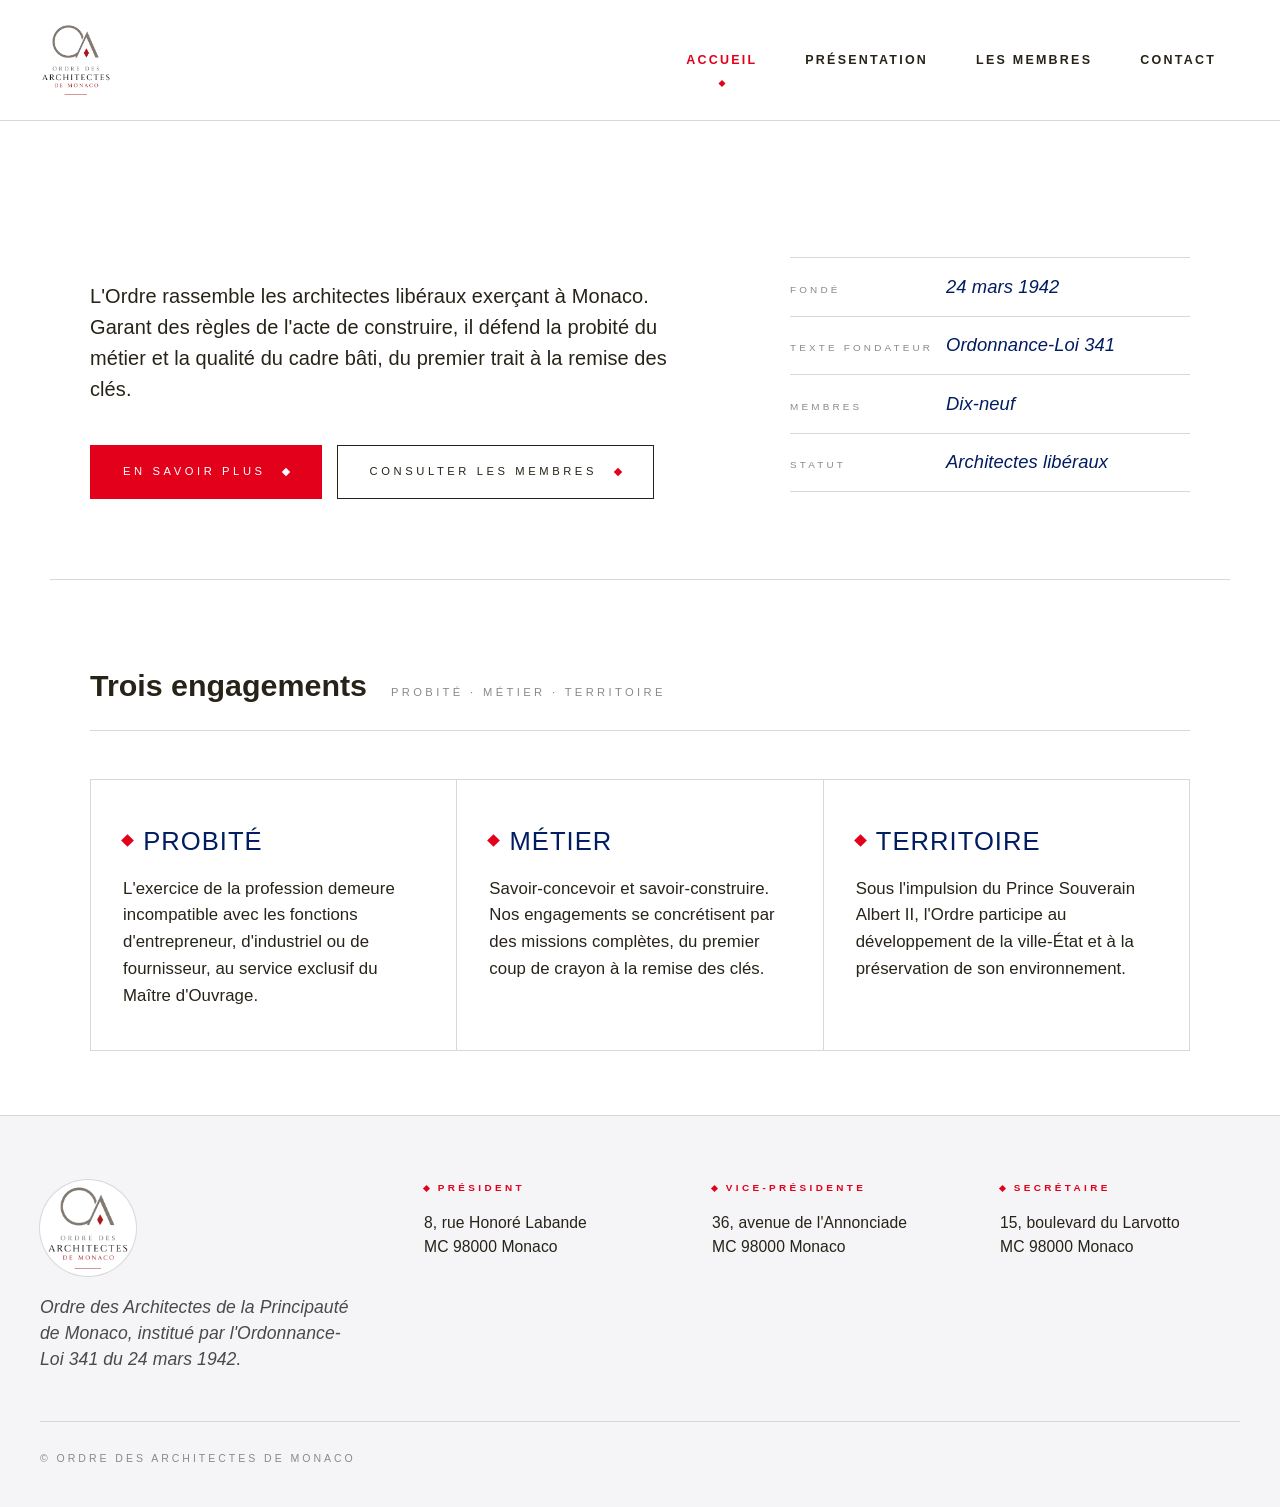
==== index.html @ a81280e3 "Initial commit: Ordre des Architectes de Monaco — HTML/CSS redesign Plain HTML+CSS website with four" ====
<!doctype html>
<html lang="fr">
<head>
  <meta charset="utf-8" />
  <meta name="viewport" content="width=device-width, initial-scale=1" />
  <title>Ordre des Architectes de Monaco</title>
  <meta name="description" content="Conseil de l'Ordre des Architectes de la Principauté de Monaco, institué par l'Ordonnance-Loi 341 du 24 mars 1942." />
  <link rel="icon" type="image/png" href="images/logo.png" />
  <link rel="stylesheet" href="styles.css" />
</head>
<body>

  <header class="site-header">
    <div class="header-inner">
      <a href="index.html" class="header-logo" aria-label="Accueil · Ordre des Architectes de Monaco">
        <img src="images/logo.png" alt="Logo de l'Ordre des Architectes de Monaco">
      </a>
      <nav class="site-nav" aria-label="Navigation principale">
        <ul>
          <li><a href="index.html" class="is-active">Accueil</a></li>
          <li><a href="presentation.html">Présentation</a></li>
          <li><a href="membres.html">Les Membres</a></li>
          <li><a href="contact.html">Contact</a></li>
        </ul>
      </nav>
    </div>
  </header>

  <main>

    <!-- HERO ============================================ -->
    <section class="home-hero">
      <div class="home-hero__inner">
        <p class="home-hero__lede">
          L'Ordre rassemble les architectes libéraux exerçant à Monaco. Garant des règles de l'acte de construire, il défend la probité du métier et la qualité du cadre bâti, du premier trait à la remise des clés.
        </p>
        <div class="home-hero__cta">
          <a href="presentation.html" class="btn btn--filled">En savoir plus</a>
          <a href="membres.html" class="btn">Consulter les membres</a>
        </div>
      </div>

      <aside class="home-hero__facts" aria-label="Repères">
        <dl class="fact-list">
          <div>
            <dt>Fondé</dt>
            <dd>24&nbsp;mars&nbsp;1942</dd>
          </div>
          <div>
            <dt>Texte&nbsp;fondateur</dt>
            <dd>Ordonnance-Loi&nbsp;341</dd>
          </div>
          <div>
            <dt>Membres</dt>
            <dd>Dix-neuf</dd>
          </div>
          <div>
            <dt>Statut</dt>
            <dd>Architectes&nbsp;libéraux</dd>
          </div>
        </dl>
      </aside>
    </section>

    <!-- PILLARS ============================================ -->
    <section class="home-pillars">
      <header class="section-head">
        <h2 class="section-head__title">Trois&nbsp;engagements</h2>
        <span class="section-head__count">Probité&nbsp;·&nbsp;Métier&nbsp;·&nbsp;Territoire</span>
      </header>

      <div class="pillar-grid">
        <article class="pillar">
          <h3 class="pillar__title"><span class="pillar__mark" aria-hidden="true"></span>Probité</h3>
          <p class="pillar__body">L'exercice de la profession demeure incompatible avec les fonctions d'entrepreneur, d'industriel ou de fournisseur, au service exclusif du Maître d'Ouvrage.</p>
        </article>

        <article class="pillar">
          <h3 class="pillar__title"><span class="pillar__mark" aria-hidden="true"></span>Métier</h3>
          <p class="pillar__body">Savoir-concevoir et savoir-construire. Nos engagements se concrétisent par des missions complètes, du premier coup de crayon à la remise des clés.</p>
        </article>

        <article class="pillar">
          <h3 class="pillar__title"><span class="pillar__mark" aria-hidden="true"></span>Territoire</h3>
          <p class="pillar__body">Sous l'impulsion du Prince Souverain Albert&nbsp;II, l'Ordre participe au développement de la ville-État et à la préservation de son environnement.</p>
        </article>
      </div>
    </section>

  </main>

  <footer class="site-footer">
    <div class="footer-inner">
      <div class="footer-grid">
        <div class="footer-brand">
          <span class="footer-brand__logo"><img src="images/logo.png" alt="Logo de l'Ordre des Architectes de Monaco"></span>
          Ordre des Architectes de la Principauté de Monaco, institué par l'Ordonnance-Loi 341 du 24 mars 1942.
        </div>
        <div class="footer-block">
          <h5>Président</h5>
          <p>8, rue Honoré Labande<br>MC&nbsp;98000 Monaco</p>
        </div>
        <div class="footer-block">
          <h5>Vice-présidente</h5>
          <p>36, avenue de l'Annonciade<br>MC&nbsp;98000 Monaco</p>
        </div>
        <div class="footer-block">
          <h5>Secrétaire</h5>
          <p>15, boulevard du Larvotto<br>MC&nbsp;98000 Monaco</p>
        </div>
      </div>
      <div class="footer-base">
        <span>© Ordre des Architectes de Monaco</span>
      </div>
    </div>
  </footer>

</body>
</html>
---- styles.css ----
/* ===========================================================
   Ordre des Architectes de Monaco
   Editorial monograph aesthetic — taupe, oxblood, cream
   =========================================================== */

/* GOV.UK uses the proprietary 'GDS Transport'; Arial is the public fallback. */

:root {
  /* Palette: red / navy / white, matching the institutional brand */
  --cream:        #ffffff;   /* page bg */
  --cream-deep:   #f5f5f7;   /* subtle alt bg (hovers, footer) */
  --paper:        #ffffff;   /* card bg */
  --ink:          #272318;   /* body/headline text */
  --taupe:        #4a4a4a;   /* secondary text */
  --taupe-soft:   #8a8a8a;   /* tertiary / labels */
  --taupe-line:   #d8d8dc;   /* hairlines */
  --oxblood:      #e2001a;   /* primary accent (red) */
  --oxblood-deep: #b70618;   /* hover/active red */
  --navy:         #011C60;   /* primary heading / wordmark */
  --navy-mid:     #07478E;   /* secondary blue */

  /* GOV.UK uses a single typeface for everything */
  --serif:    "GDS Transport", arial, sans-serif;
  --serif-it: "GDS Transport", arial, sans-serif;
  --sans:     "GDS Transport", arial, sans-serif;

  --measure: 62ch;
}

/* ----- Reset ----- */
*, *::before, *::after { box-sizing: border-box; }
html { -webkit-font-smoothing: antialiased; -moz-osx-font-smoothing: grayscale; }
body {
  margin: 0;
  background: var(--cream);
  color: var(--ink);
  font-family: var(--sans);
  font-weight: 300;
  font-size: 16px;
  line-height: 1.65;
  letter-spacing: 0.005em;
}

a { color: inherit; text-decoration: none; }
img { max-width: 100%; display: block; }

::selection { background: var(--oxblood); color: var(--cream); }

/* ----- Diamond glyph (reusable) ----- */
.diamond {
  display: inline-block;
  width: 7px;
  height: 7px;
  background: var(--oxblood);
  transform: rotate(45deg);
  vertical-align: middle;
}
.diamond--lg { width: 12px; height: 12px; }
.diamond--xs { width: 5px; height: 5px; }

/* ===========================================================
   HEADER
   =========================================================== */
.site-header {
  padding: 1.5rem 2.5rem;
  border-bottom: 1px solid var(--taupe-line);
  background: var(--cream);
}

.header-inner {
  display: flex;
  align-items: center;
  justify-content: space-between;
  gap: 2rem;
  max-width: 1280px;
  margin: 0 auto;
}

.header-logo {
  display: inline-block;
  line-height: 0;
  flex: 0 0 auto;
}
.header-logo img {
  width: auto;
  height: 72px;
  display: block;
}

/* ----- Nav (inline, right side of header) ----- */
.site-nav { background: transparent; }
.site-nav ul {
  list-style: none;
  margin: 0; padding: 0;
  display: flex;
  align-items: center;
  gap: 0;
}
.site-nav li { position: relative; }
.site-nav a {
  display: block;
  padding: 0.6rem 1.5rem;
  font-family: var(--sans);
  font-size: 0.78rem;
  font-weight: 600;
  letter-spacing: 0.18em;
  text-transform: uppercase;
  color: var(--ink);
  transition: color 200ms ease;
  position: relative;
}
.site-nav a:hover { color: var(--oxblood); }
.site-nav a.is-active { color: var(--oxblood); }
.site-nav a.is-active::after {
  content: '';
  position: absolute;
  left: 50%; bottom: -0.4rem;
  transform: translateX(-50%) rotate(45deg);
  width: 5px; height: 5px;
  background: var(--oxblood);
}

/* ===========================================================
   SHARED PAGE STRUCTURE
   =========================================================== */
main { display: block; }

.page {
  max-width: 1180px;
  margin: 0 auto;
  padding: 5rem 2.5rem 6rem;
}

.eyebrow {
  font-family: var(--sans);
  font-size: 0.7rem;
  letter-spacing: 0.4em;
  text-transform: uppercase;
  color: var(--taupe-soft);
  display: flex;
  align-items: center;
  gap: 0.9rem;
  margin: 0 0 1.5rem;
}
.eyebrow::before {
  content: '';
  width: 32px; height: 1px;
  background: var(--oxblood);
}

.page-title {
  font-family: var(--sans);
  font-weight: 700;
  font-style: normal;
  font-size: clamp(2.2rem, 4.4vw, 3.4rem);
  line-height: 1.0875;
  letter-spacing: 0;
  color: var(--ink);
  margin: 0 0 2.5rem;
  max-width: 24ch;
}
.page-title em {
  font-style: normal;
  color: inherit;
  font-weight: 700;
}
.page-title em {
  font-style: normal;
  color: var(--oxblood);
}

.rule {
  border: 0;
  height: 1px;
  background: var(--taupe-line);
  margin: 4rem 0;
}
.rule--ornament {
  background: transparent;
  height: auto;
  display: flex;
  align-items: center;
  justify-content: center;
  gap: 0.85rem;
  margin: 4rem 0;
}
.rule--ornament::before,
.rule--ornament::after {
  content: '';
  flex: 0 1 120px;
  height: 1px;
  background: var(--taupe-line);
}

/* ===========================================================
   PRESENTATION PAGE
   =========================================================== */
.presentation {
  display: grid;
  grid-template-columns: 1fr;
  gap: 0;
}

.presentation__hero {
  display: grid;
  grid-template-columns: 1fr 1fr;
  gap: 5rem;
  align-items: end;
  margin-bottom: 5rem;
}
.presentation__hero-meta {
  display: flex;
  flex-direction: column;
  gap: 2rem;
  padding-bottom: 0.5rem;
}
.spec-list {
  list-style: none;
  margin: 0; padding: 0;
  font-family: var(--sans);
  font-size: 0.72rem;
  letter-spacing: 0.18em;
  text-transform: uppercase;
  color: var(--taupe);
  line-height: 2.1;
}
.spec-list li {
  display: grid;
  grid-template-columns: 6rem 1fr;
  gap: 1.5rem;
  border-bottom: 1px solid var(--taupe-line);
  padding: 0.55rem 0;
}
.spec-list dt,
.spec-list .spec-key {
  color: var(--taupe-soft);
  letter-spacing: 0.28em;
  font-size: 0.65rem;
}
.spec-list dd,
.spec-list .spec-val {
  margin: 0;
  color: var(--ink);
  letter-spacing: 0.14em;
}

.pull-quote {
  font-family: var(--serif-it);
  font-style: italic;
  font-weight: 400;
  font-size: clamp(1.4rem, 2.4vw, 1.95rem);
  line-height: 1.35;
  color: var(--ink);
  border-left: 2px solid var(--oxblood);
  padding: 0.5rem 0 0.75rem 2rem;
  margin: 0 auto 4rem;
  max-width: var(--measure);
}
.pull-quote cite {
  display: block;
  margin-top: 1.4rem;
  font-family: var(--sans);
  font-style: normal;
  font-size: 0.7rem;
  letter-spacing: 0.32em;
  text-transform: uppercase;
  color: var(--oxblood);
}

.prose {
  max-width: var(--measure);
  margin: 0 auto;
  font-family: var(--sans);
  font-weight: 400;
  font-size: 1.1875rem;
  line-height: 1.5;
  color: var(--ink);
}
.prose p {
  margin: 0 0 1.6rem;
  text-align: justify;
  hyphens: auto;
}
.prose p:first-of-type::first-letter {
  /* GOV.UK style: no decorative drop cap */
  font-size: inherit;
  font-weight: inherit;
  float: none;
  color: inherit;
  padding: 0;
}

.colophon {
  max-width: var(--measure);
  margin: 4rem auto 0;
  display: grid;
  grid-template-columns: repeat(3, 1fr);
  gap: 2rem;
  font-family: var(--sans);
  font-size: 0.72rem;
  letter-spacing: 0.14em;
  color: var(--taupe);
}
.colophon h4 {
  margin: 0 0 0.6rem;
  font-family: var(--sans);
  font-weight: 500;
  font-size: 0.64rem;
  letter-spacing: 0.32em;
  text-transform: uppercase;
  color: var(--oxblood);
}
.colophon p { margin: 0; line-height: 1.55; }

/* ===========================================================
   MEMBRES PAGE
   =========================================================== */
.members-section + .members-section {
  margin-top: 5rem;
}

.section-head {
  display: grid;
  grid-template-columns: auto 1fr auto;
  align-items: baseline;
  gap: 1.5rem;
  padding-bottom: 1.25rem;
  border-bottom: 1px solid var(--taupe-line);
  margin-bottom: 3rem;
}
.section-head__num {
  font-family: var(--serif-it);
  font-style: italic;
  font-size: 0.95rem;
  color: var(--oxblood);
  letter-spacing: 0.1em;
}
.section-head__title {
  font-family: var(--sans);
  font-weight: 700;
  font-size: clamp(1.5rem, 2.4vw, 1.9rem);
  letter-spacing: 0;
  color: var(--ink);
  margin: 0;
}
.section-head__count {
  font-family: var(--sans);
  font-size: 0.7rem;
  letter-spacing: 0.3em;
  text-transform: uppercase;
  color: var(--taupe-soft);
}

.member-grid {
  list-style: none;
  margin: 0; padding: 0;
  display: grid;
  grid-template-columns: repeat(4, 1fr);
  gap: 1px;
  background: var(--taupe-line);
  border: 1px solid var(--taupe-line);
}
.member-grid > li { display: flex; }

.member {
  /* Button reset */
  appearance: none;
  border: 0;
  font: inherit;
  color: inherit;
  cursor: pointer;
  width: 100%;

  background: var(--paper);
  padding: 2.25rem 1.75rem 2rem;
  display: flex;
  flex-direction: column;
  align-items: center;
  text-align: center;
  transition: background 350ms ease;
  position: relative;
}
.member:hover { background: var(--cream-deep); }
.member:focus-visible {
  outline: 1px solid var(--oxblood);
  outline-offset: -3px;
}

.member__portrait {
  width: 112px;
  height: 112px;
  border-radius: 50%;
  overflow: hidden;
  background: var(--cream-deep);
  margin-bottom: 1.35rem;
  position: relative;
  filter: grayscale(100%) contrast(0.95);
  transition: filter 600ms ease, transform 600ms ease;
}
.member:hover .member__portrait {
  filter: grayscale(0%) contrast(1);
}
.member__portrait::after {
  /* hairline ring */
  content: '';
  position: absolute; inset: 0;
  border-radius: 50%;
  box-shadow: inset 0 0 0 1px rgba(42,37,33,0.08);
}
.member__portrait img {
  width: 100%; height: 100%;
  object-fit: cover;
}

.member__name {
  font-family: var(--serif);
  font-weight: 400;
  font-size: 1.05rem;
  line-height: 1.25;
  letter-spacing: 0.04em;
  color: var(--ink);
  margin: 0;
}
.member__name strong {
  font-weight: 500;
  text-transform: uppercase;
  letter-spacing: 0.08em;
  font-size: 0.92rem;
}
.member__name .given {
  display: block;
  font-style: italic;
  font-family: var(--serif-it);
  color: var(--taupe);
  font-size: 0.95rem;
  margin-bottom: 0.15rem;
  letter-spacing: 0.02em;
}

.member__role {
  margin-top: 0.7rem;
  font-family: var(--sans);
  font-size: 0.62rem;
  letter-spacing: 0.32em;
  text-transform: uppercase;
  color: var(--oxblood);
  display: inline-flex;
  align-items: center;
  gap: 0.55rem;
}
.member__role::before {
  content: '';
  width: 5px; height: 5px;
  background: var(--oxblood);
  transform: rotate(45deg);
  display: inline-block;
}

/* ===========================================================
   CONTACT PAGE
   =========================================================== */
.contact {
  display: grid;
  grid-template-columns: 0.85fr 1.15fr;
  gap: 5rem;
  align-items: start;
}

.contact__aside {
  border-top: 1px solid var(--oxblood);
  padding-top: 2rem;
}
.contact__aside p {
  font-family: var(--serif);
  font-size: 1.15rem;
  line-height: 1.6;
  color: var(--taupe);
  margin: 0 0 2rem;
  max-width: 28ch;
}
.contact-coords {
  list-style: none;
  margin: 2.5rem 0 0;
  padding: 0;
  display: flex;
  flex-direction: column;
  gap: 1.5rem;
}
.contact-coords li {
  border-top: 1px solid var(--taupe-line);
  padding-top: 1rem;
}
.contact-coords h4 {
  font-family: var(--sans);
  font-weight: 500;
  font-size: 0.64rem;
  letter-spacing: 0.32em;
  text-transform: uppercase;
  color: var(--oxblood);
  margin: 0 0 0.4rem;
}
.contact-coords p {
  margin: 0;
  font-family: var(--serif);
  font-size: 1rem;
  color: var(--ink);
  line-height: 1.5;
}

.form {
  display: grid;
  gap: 1.75rem;
}
.field {
  display: flex;
  flex-direction: column;
  gap: 0.45rem;
}
.field--inline {
  display: grid;
  grid-template-columns: 1fr 1fr;
  gap: 1.75rem;
}
.field--inline > .field { margin: 0; }

.field label {
  font-family: var(--sans);
  font-size: 0.66rem;
  letter-spacing: 0.3em;
  text-transform: uppercase;
  color: var(--taupe);
  display: flex;
  align-items: center;
  gap: 0.55rem;
}
.field label .req {
  color: var(--oxblood);
  font-family: var(--serif);
  font-style: italic;
  letter-spacing: 0;
  font-size: 0.9rem;
}

.input,
.textarea,
.select {
  width: 100%;
  background: transparent;
  border: 0;
  border-bottom: 1px solid var(--taupe-line);
  padding: 0.85rem 0;
  font-family: var(--serif);
  font-size: 1.15rem;
  color: var(--ink);
  outline: none;
  transition: border-color 200ms ease;
  border-radius: 0;
}
.input::placeholder,
.textarea::placeholder {
  color: var(--taupe-soft);
  font-style: italic;
  opacity: 0.65;
}
.input:focus,
.textarea:focus,
.select:focus {
  border-bottom-color: var(--oxblood);
}
.textarea {
  resize: vertical;
  min-height: 8rem;
  line-height: 1.55;
}
.select {
  appearance: none;
  background-image: linear-gradient(45deg, transparent 50%, var(--oxblood) 50%),
                    linear-gradient(135deg, var(--oxblood) 50%, transparent 50%);
  background-position: calc(100% - 18px) center, calc(100% - 12px) center;
  background-size: 6px 6px;
  background-repeat: no-repeat;
  padding-right: 2rem;
}

.form__actions {
  display: flex;
  justify-content: space-between;
  align-items: center;
  margin-top: 1rem;
  gap: 2rem;
  flex-wrap: wrap;
}
.form__notice {
  font-family: var(--serif-it);
  font-style: italic;
  font-size: 0.95rem;
  color: var(--taupe);
  margin: 0;
  max-width: 30ch;
}

.btn {
  display: inline-flex;
  align-items: center;
  gap: 1.1rem;
  background: transparent;
  border: 1px solid var(--ink);
  color: var(--ink);
  padding: 1.05rem 2rem;
  font-family: var(--sans);
  font-size: 0.7rem;
  letter-spacing: 0.32em;
  text-transform: uppercase;
  cursor: pointer;
  transition: background 250ms ease, color 250ms ease, border-color 250ms ease;
  position: relative;
}
.btn::after {
  content: '';
  width: 6px; height: 6px;
  background: var(--oxblood);
  transform: rotate(45deg);
  transition: background 250ms ease;
}
.btn:hover {
  background: var(--ink);
  color: var(--cream);
  border-color: var(--ink);
}
.btn:hover::after { background: var(--cream); }

/* ===========================================================
   FOOTER
   =========================================================== */
.site-footer {
  border-top: 1px solid var(--taupe-line);
  background: var(--cream-deep);
  padding: 4rem 2.5rem 2.5rem;
  margin-top: 4rem;
}
.footer-inner {
  max-width: 1280px;
  margin: 0 auto;
}

.footer-grid {
  display: grid;
  grid-template-columns: 1.4fr repeat(3, 1fr);
  gap: 3rem;
  padding-bottom: 3rem;
  border-bottom: 1px solid var(--taupe-line);
}

.footer-brand {
  font-family: var(--serif);
  font-style: italic;
  font-size: 1.1rem;
  line-height: 1.5;
  color: var(--taupe);
  max-width: 32ch;
}
.footer-brand__logo {
  display: flex;
  align-items: center;
  justify-content: center;
  width: 96px;
  height: 96px;
  background: #fff;
  border-radius: 50%;
  margin: 0 0 1.1rem;
  box-shadow: 0 0 0 1px var(--taupe-line);
}
.footer-brand__logo img {
  width: 88%;
  height: 88%;
  object-fit: contain;
  display: block;
}
.footer-brand strong {
  display: block;
  font-style: normal;
  font-family: var(--serif);
  font-size: 1.05rem;
  letter-spacing: 0.32em;
  text-transform: uppercase;
  color: var(--ink);
  margin-bottom: 0.8rem;
  font-weight: 400;
}

.footer-block h5 {
  font-family: var(--sans);
  font-size: 0.62rem;
  letter-spacing: 0.34em;
  text-transform: uppercase;
  color: var(--oxblood);
  margin: 0 0 0.9rem;
  display: flex;
  align-items: center;
  gap: 0.55rem;
}
.footer-block h5::before {
  content: '';
  width: 5px; height: 5px;
  background: var(--oxblood);
  transform: rotate(45deg);
  display: inline-block;
}
.footer-block p {
  margin: 0;
  font-family: var(--serif);
  font-size: 0.98rem;
  line-height: 1.55;
  color: var(--ink);
}

.footer-base {
  display: flex;
  justify-content: space-between;
  align-items: center;
  padding-top: 1.75rem;
  font-family: var(--sans);
  font-size: 0.66rem;
  letter-spacing: 0.28em;
  text-transform: uppercase;
  color: var(--taupe-soft);
  gap: 2rem;
  flex-wrap: wrap;
}

/* ===========================================================
   RESPONSIVE
   =========================================================== */
@media (max-width: 900px) {
  .header-inner {
    flex-wrap: wrap;
    justify-content: center;
    gap: 1rem;
  }
  .header-logo img { height: 56px; }

  .site-nav a { padding: 0.55rem 0.9rem; font-size: 0.7rem; letter-spacing: 0.14em; }

  .presentation__hero {
    grid-template-columns: 1fr;
    gap: 3rem;
  }
  .pull-quote { max-width: 100%; }

  .colophon { grid-template-columns: 1fr; gap: 1.5rem; }

  .member-grid { grid-template-columns: repeat(2, 1fr); }

  .contact { grid-template-columns: 1fr; gap: 3rem; }

  .footer-grid { grid-template-columns: 1fr 1fr; gap: 2rem; }
  .footer-brand { grid-column: 1 / -1; }

  .page { padding: 3.5rem 1.5rem 4rem; }
  .site-header { padding: 1.75rem 1.5rem 1.25rem; }
  .site-footer { padding: 3rem 1.5rem 2rem; }
}

@media (max-width: 560px) {
  .field--inline { grid-template-columns: 1fr; }
  .member-grid { grid-template-columns: 1fr; }
  .footer-grid { grid-template-columns: 1fr; }
  .footer-base { flex-direction: column; align-items: flex-start; }
  .prose { font-size: 1.08rem; }
  .prose p:first-of-type::first-letter { font-size: 3.4em; }
}

/* ===========================================================
   PAGE LEDE (subtitle under page-title)
   =========================================================== */
.page-lede {
  font-family: var(--serif-it);
  font-style: italic;
  font-size: 1.15rem;
  color: var(--taupe);
  margin: -1.5rem 0 3rem;
  max-width: 50ch;
}

/* ===========================================================
   MEMBER MODAL
   =========================================================== */
html.modal-open { overflow: hidden; }

/* Ensure [hidden] always wins over our display rules */
[hidden] { display: none !important; }

.modal {
  position: fixed;
  inset: 0;
  z-index: 100;
  display: grid;
  place-items: center;
  padding: 2rem 1.25rem;
  opacity: 0;
  transition: opacity 240ms ease;
}
.modal.is-open { opacity: 1; }

.modal__backdrop {
  position: absolute;
  inset: 0;
  background: rgba(42, 37, 33, 0.62);
  /* faint paper texture overlay */
  backdrop-filter: blur(2px);
  -webkit-backdrop-filter: blur(2px);
  cursor: pointer;
}

.modal__dialog {
  position: relative;
  width: min(720px, 100%);
  max-height: calc(100vh - 4rem);
  overflow: auto;
  background: var(--paper);
  border: 1px solid var(--taupe-line);
  /* faint shadow only */
  box-shadow: 0 30px 60px -20px rgba(42,37,33,0.35);
  transform: translateY(8px) scale(0.985);
  transition: transform 320ms cubic-bezier(.2,.7,.2,1);
  /* inset diamond corner ornament — top-left */
  background-image:
    linear-gradient(45deg, transparent 49.5%, var(--oxblood) 49.5%, var(--oxblood) 50.5%, transparent 50.5%);
  background-size: 14px 14px;
  background-position: 18px 18px;
  background-repeat: no-repeat;
}
.modal.is-open .modal__dialog {
  transform: translateY(0) scale(1);
}

.modal__close {
  position: absolute;
  top: 0.65rem;
  right: 0.65rem;
  width: 2.5rem;
  height: 2.5rem;
  background: transparent;
  border: 0;
  color: var(--taupe);
  font-size: 1.85rem;
  line-height: 1;
  cursor: pointer;
  display: grid;
  place-items: center;
  font-family: var(--serif);
  transition: color 200ms ease, transform 200ms ease;
  z-index: 2;
}
.modal__close:hover { color: var(--oxblood); transform: rotate(90deg); }
.modal__close:focus-visible { outline: 1px solid var(--oxblood); outline-offset: 2px; }

.modal__content { padding: 3rem 3rem 2.75rem; }

/* ----- Member detail panel ----- */
.member-panel__inner {
  display: grid;
  grid-template-columns: 132px 1fr;
  gap: 2.5rem;
  align-items: start;
}

.member-panel__portrait {
  width: 132px;
  height: 132px;
  border-radius: 50%;
  overflow: hidden;
  background: var(--cream-deep);
  position: relative;
  filter: grayscale(100%) contrast(0.95);
}
.member-panel__portrait::after {
  content: '';
  position: absolute; inset: 0;
  border-radius: 50%;
  box-shadow: inset 0 0 0 1px rgba(42,37,33,0.08);
}
.member-panel__portrait img {
  width: 100%; height: 100%;
  object-fit: cover;
}

.member-panel__name {
  font-family: var(--serif);
  font-weight: 400;
  font-size: 1.7rem;
  line-height: 1.15;
  letter-spacing: 0.02em;
  margin: 0 0 0.5rem;
  color: var(--navy);
}
.member-panel__name .given {
  display: block;
  font-family: var(--serif-it);
  font-style: italic;
  font-weight: 400;
  font-size: 1.25rem;
  color: var(--taupe);
  margin-bottom: 0.15rem;
}
.member-panel__name strong {
  font-weight: 500;
  text-transform: uppercase;
  letter-spacing: 0.08em;
  font-size: 1.45rem;
}

.member-panel__role {
  display: inline-flex;
  align-items: center;
  gap: 0.6rem;
  font-family: var(--sans);
  font-size: 0.65rem;
  letter-spacing: 0.32em;
  text-transform: uppercase;
  color: var(--oxblood);
  margin: 0 0 1.75rem;
}
.member-panel__role::before {
  content: '';
  width: 6px; height: 6px;
  background: var(--oxblood);
  transform: rotate(45deg);
}

.member-panel__list {
  margin: 1.5rem 0 0;
  padding: 1.5rem 0 0;
  border-top: 1px solid var(--taupe-line);
}
.member-panel__list > div {
  display: grid;
  grid-template-columns: 8.5rem 1fr;
  gap: 1.5rem;
  align-items: baseline;
  padding: 0.9rem 0;
  border-bottom: 1px solid var(--taupe-line);
}
.member-panel__list > div:last-child { border-bottom: 0; }
.member-panel__list dt {
  font-family: var(--sans);
  font-size: 0.62rem;
  font-weight: 500;
  letter-spacing: 0.28em;
  text-transform: uppercase;
  color: var(--taupe-soft);
}
.member-panel__list dd {
  margin: 0;
  font-family: var(--serif);
  font-size: 1.05rem;
  line-height: 1.5;
  color: var(--ink);
}
.member-panel__list dd a {
  color: var(--oxblood);
  border-bottom: 1px solid transparent;
  transition: border-color 200ms ease;
  word-break: break-word;
}
.member-panel__list dd a:hover { border-bottom-color: var(--oxblood); }

/* Don't render hidden source panels in the offscreen container */
.member-panels { display: none; }

/* Responsive modal */
@media (max-width: 640px) {
  .modal__content { padding: 2rem 1.5rem 1.75rem; }
  .modal__dialog { background-position: 12px 12px; }
  .member-panel__inner {
    grid-template-columns: 1fr;
    gap: 1.5rem;
    justify-items: start;
  }
  .member-panel__portrait { width: 96px; height: 96px; }
  .member-panel__list > div {
    grid-template-columns: 1fr;
    gap: 0.35rem;
    padding: 0.85rem 0;
  }
  .member-panel__name { font-size: 1.45rem; }
  .member-panel__name strong { font-size: 1.25rem; }
}

/* ===========================================================
   HOMEPAGE
   =========================================================== */
.home-hero {
  max-width: 1180px;
  margin: 0 auto;
  padding: 5.5rem 2.5rem 5rem;
  display: grid;
  grid-template-columns: 1.55fr 1fr;
  grid-template-areas:
    "title  title"
    "lede   facts";
  column-gap: 5rem;
  row-gap: 3rem;
  align-items: end;
  border-bottom: 1px solid var(--taupe-line);
}
.home-hero__inner { grid-area: lede; }
.home-hero__facts { grid-area: facts; }

.home-hero__title {
  grid-area: title;
  font-family: var(--sans);
  font-weight: 700;
  font-style: normal;
  font-size: clamp(2rem, 5vw, 4rem);
  line-height: 1.0875;
  letter-spacing: 0;
  color: var(--ink);
  margin: 0 0 0;
  white-space: nowrap;
  max-width: 100%;
  overflow: visible;
}
.home-hero__title em {
  font-style: normal;
  color: inherit;
  font-weight: 700;
}
.home-hero__title em {
  font-style: normal;
  color: var(--oxblood);
}

.home-hero__lede {
  font-family: var(--serif);
  font-size: 1.25rem;
  line-height: 1.55;
  color: var(--ink);
  margin: 0 0 2.5rem;
  max-width: 52ch;
}

.home-hero__cta {
  display: flex;
  flex-wrap: wrap;
  gap: 0.9rem;
}

.home-hero__facts {
  padding-bottom: 0.4rem;
}

.fact-list {
  list-style: none;
  margin: 0; padding: 0;
}
.fact-list > div {
  display: grid;
  grid-template-columns: 8.5rem 1fr;
  gap: 1.25rem;
  align-items: baseline;
  padding: 0.85rem 0;
  border-bottom: 1px solid var(--taupe-line);
}
.fact-list > div:first-child {
  border-top: 1px solid var(--taupe-line);
}
.fact-list dt {
  font-family: var(--sans);
  font-size: 0.62rem;
  font-weight: 500;
  letter-spacing: 0.32em;
  text-transform: uppercase;
  color: var(--taupe-soft);
}
.fact-list dd {
  margin: 0;
  font-family: var(--serif);
  font-style: italic;
  font-size: 1.15rem;
  color: var(--navy);
}

/* ----- Filled button variant ----- */
.btn--filled {
  background: var(--oxblood);
  border-color: var(--oxblood);
  color: #fff;
}
.btn--filled::after { background: #fff; }
.btn--filled:hover {
  background: var(--oxblood-deep);
  border-color: var(--oxblood-deep);
  color: #fff;
}
.btn--filled:hover::after { background: #fff; }

/* ----- Pillars ----- */
.home-pillars,
.home-entries {
  max-width: 1180px;
  margin: 0 auto;
  padding: 5rem 2.5rem 0;
}

.pillar-grid {
  display: grid;
  grid-template-columns: repeat(3, 1fr);
  gap: 0;
  border-top: 1px solid var(--taupe-line);
  border-left: 1px solid var(--taupe-line);
}
.pillar {
  padding: 2.5rem 2rem;
  border-right: 1px solid var(--taupe-line);
  border-bottom: 1px solid var(--taupe-line);
  background: #fff;
  position: relative;
}
.pillar__title {
  display: flex;
  align-items: center;
  gap: 0.7rem;
  font-family: var(--serif);
  font-weight: 400;
  font-size: 1.6rem;
  letter-spacing: 0.04em;
  color: var(--navy);
  margin: 0 0 0.85rem;
  text-transform: uppercase;
}
.pillar__mark {
  display: inline-block;
  width: 9px;
  height: 9px;
  background: var(--oxblood);
  transform: rotate(45deg);
  flex: 0 0 auto;
}
.pillar__body {
  margin: 0;
  font-family: var(--serif);
  font-size: 1.05rem;
  line-height: 1.6;
  color: var(--ink);
}

/* ----- Entry tiles ----- */
.entry-grid {
  list-style: none;
  margin: 0; padding: 0;
  display: grid;
  grid-template-columns: repeat(3, 1fr);
  gap: 0;
  border-top: 1px solid var(--taupe-line);
  border-left: 1px solid var(--taupe-line);
}
.entry-grid > li { display: flex; }

.entry {
  display: flex;
  flex-direction: column;
  flex: 1;
  padding: 2.5rem 2rem 2.25rem;
  border-right: 1px solid var(--taupe-line);
  border-bottom: 1px solid var(--taupe-line);
  background: #fff;
  text-decoration: none;
  position: relative;
  transition: background 250ms ease;
  min-height: 16rem;
}
.entry:hover { background: var(--cream-deep); }
.entry:hover .entry__arrow {
  transform: translateX(0.45rem);
  color: var(--oxblood);
}
.entry__num {
  font-family: var(--serif-it);
  font-style: italic;
  font-size: 0.95rem;
  letter-spacing: 0.1em;
  color: var(--oxblood);
  margin-bottom: 1.5rem;
}
.entry__title {
  font-family: var(--serif);
  font-weight: 400;
  font-size: 1.7rem;
  letter-spacing: 0.04em;
  color: var(--navy);
  margin: 0 0 0.8rem;
  text-transform: uppercase;
}
.entry__desc {
  margin: 0 0 auto;
  font-family: var(--serif);
  font-size: 1.02rem;
  line-height: 1.55;
  color: var(--ink);
}
.entry__arrow {
  align-self: flex-start;
  margin-top: 1.75rem;
  font-family: var(--sans);
  font-size: 1.5rem;
  color: var(--navy);
  transition: transform 250ms ease, color 250ms ease;
}

/* ----- Homepage responsive ----- */
@media (max-width: 900px) {
  .home-hero {
    grid-template-columns: 1fr;
    grid-template-areas:
      "title"
      "lede"
      "facts";
    column-gap: 0;
    row-gap: 2.5rem;
    padding: 3.5rem 1.5rem 3.5rem;
  }
  .home-hero__title { white-space: normal; font-size: clamp(2.4rem, 9vw, 4rem); }
  .home-pillars,
  .home-entries {
    padding: 3.5rem 1.5rem 0;
  }
  .pillar-grid,
  .entry-grid {
    grid-template-columns: 1fr;
  }
  .entry { min-height: auto; }
}
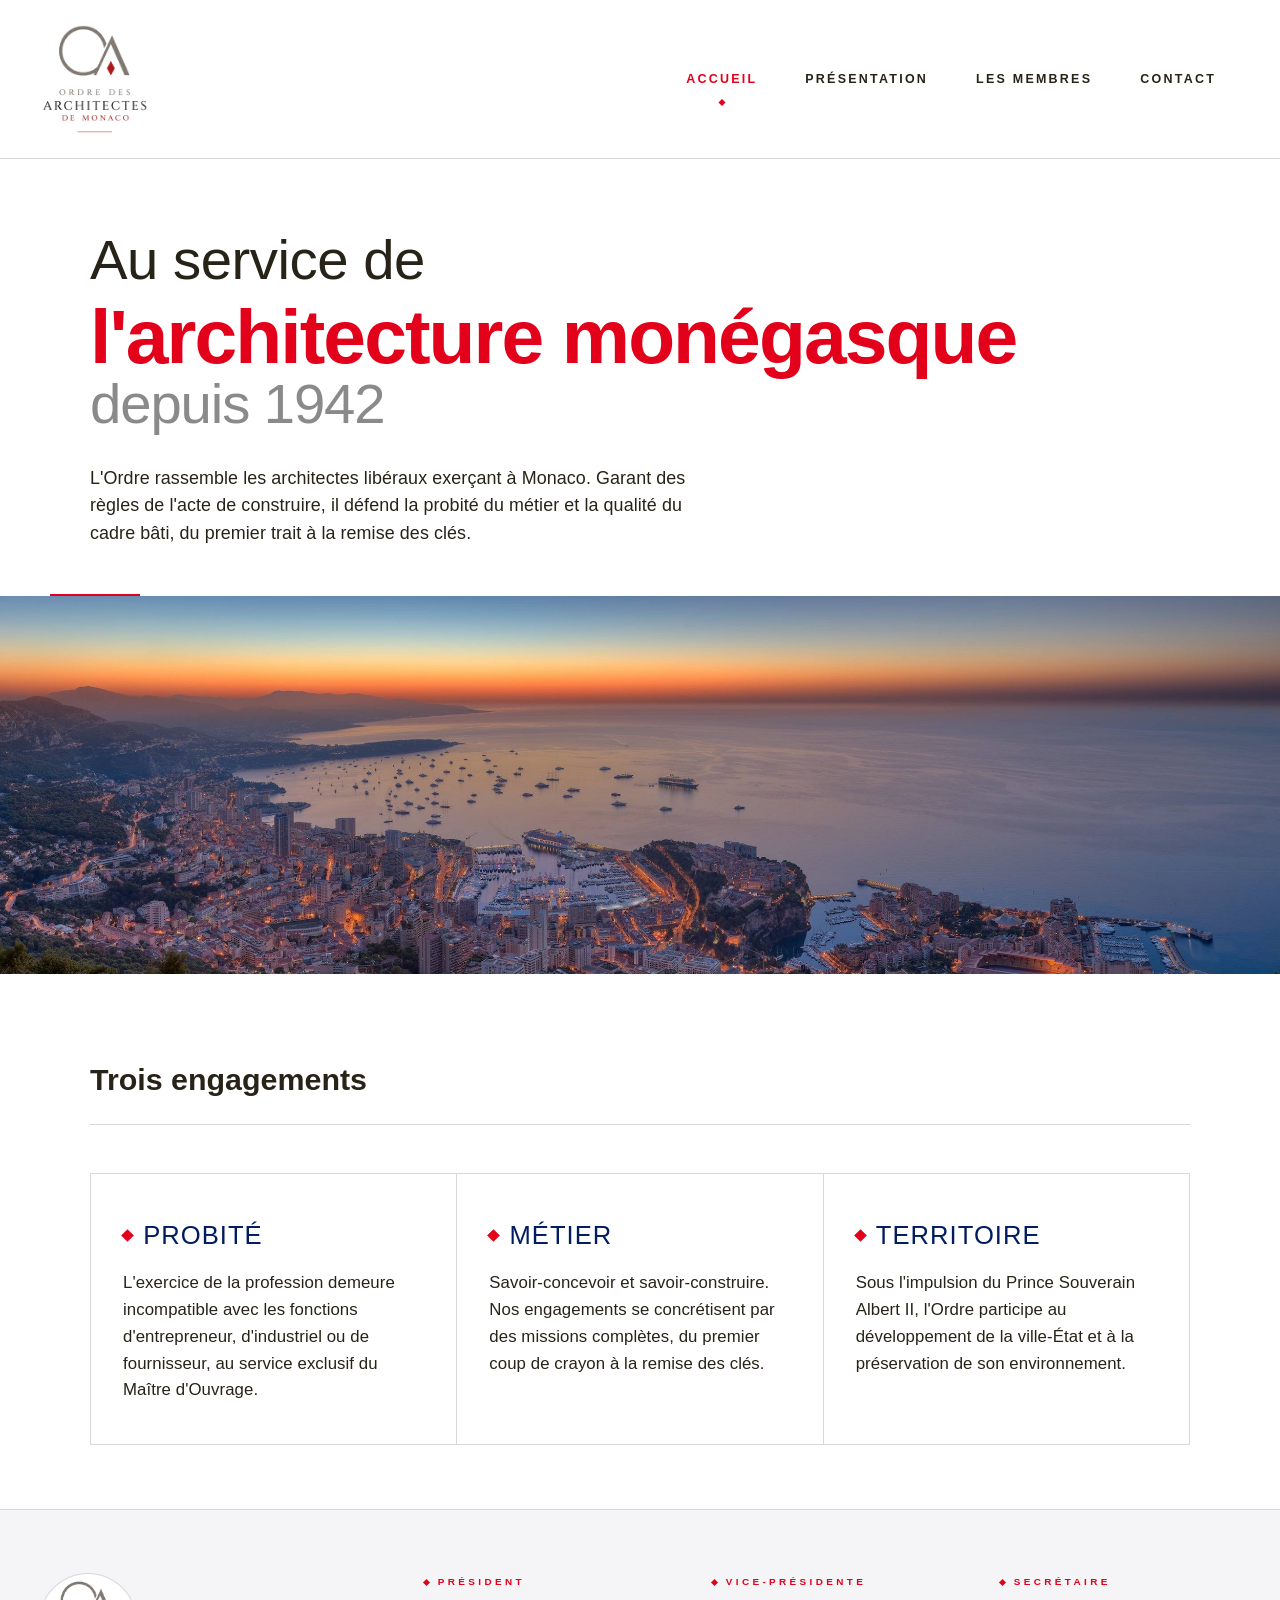
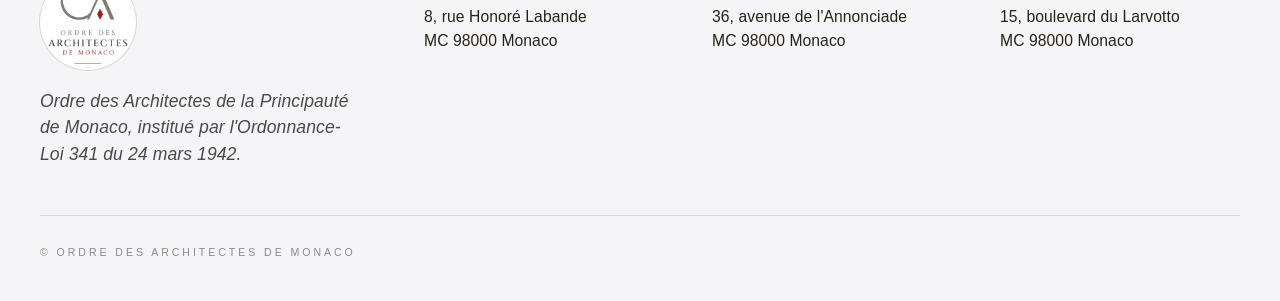
==== commit 6477c79f: "Homepage hero: Monaco skyline image + editorial headline - Add hero-monaco.jpg (Monaco sunset skylin" ====
--- a/index.html
+++ b/index.html
@@ -31,42 +31,24 @@
     <!-- HERO ============================================ -->
     <section class="home-hero">
       <div class="home-hero__inner">
+        <h1 class="home-hero__title">
+          <span class="home-hero__title-line1">Au service de</span>
+          <span class="home-hero__title-line2">l'architecture monégasque</span>
+          <span class="home-hero__title-since">depuis 1942</span>
+        </h1>
         <p class="home-hero__lede">
           L'Ordre rassemble les architectes libéraux exerçant à Monaco. Garant des règles de l'acte de construire, il défend la probité du métier et la qualité du cadre bâti, du premier trait à la remise des clés.
         </p>
-        <div class="home-hero__cta">
-          <a href="presentation.html" class="btn btn--filled">En savoir plus</a>
-          <a href="membres.html" class="btn">Consulter les membres</a>
-        </div>
       </div>
-
-      <aside class="home-hero__facts" aria-label="Repères">
-        <dl class="fact-list">
-          <div>
-            <dt>Fondé</dt>
-            <dd>24&nbsp;mars&nbsp;1942</dd>
-          </div>
-          <div>
-            <dt>Texte&nbsp;fondateur</dt>
-            <dd>Ordonnance-Loi&nbsp;341</dd>
-          </div>
-          <div>
-            <dt>Membres</dt>
-            <dd>Dix-neuf</dd>
-          </div>
-          <div>
-            <dt>Statut</dt>
-            <dd>Architectes&nbsp;libéraux</dd>
-          </div>
-        </dl>
-      </aside>
+      <figure class="home-hero__image">
+        <img src="images/hero-monaco.jpg" alt="Vue de la Principauté de Monaco au crépuscule">
+      </figure>
     </section>
 
     <!-- PILLARS ============================================ -->
     <section class="home-pillars">
       <header class="section-head">
         <h2 class="section-head__title">Trois&nbsp;engagements</h2>
-        <span class="section-head__count">Probité&nbsp;·&nbsp;Métier&nbsp;·&nbsp;Territoire</span>
       </header>
 
       <div class="pillar-grid">
--- a/styles.css
+++ b/styles.css
@@ -83,7 +83,7 @@
 }
 .header-logo img {
   width: auto;
-  height: 72px;
+  height: 110px;
   display: block;
 }
 
@@ -360,7 +360,10 @@
   background: var(--taupe-line);
   border: 1px solid var(--taupe-line);
 }
-.member-grid > li { display: flex; }
+.member-grid > li {
+  display: flex;
+  cursor: pointer;
+}
 
 .member {
   /* Button reset */
@@ -370,6 +373,7 @@
   color: inherit;
   cursor: pointer;
   width: 100%;
+  flex: 1;
 
   background: var(--paper);
   padding: 2.25rem 1.75rem 2rem;
@@ -381,6 +385,9 @@
   position: relative;
 }
 .member:hover { background: var(--cream-deep); }
+.member *,
+.member *::before,
+.member *::after { pointer-events: none; }
 .member:focus-visible {
   outline: 1px solid var(--oxblood);
   outline-offset: -3px;
@@ -395,7 +402,7 @@
   margin-bottom: 1.35rem;
   position: relative;
   filter: grayscale(100%) contrast(0.95);
-  transition: filter 600ms ease, transform 600ms ease;
+  transition: filter 600ms ease;
 }
 .member:hover .member__portrait {
   filter: grayscale(0%) contrast(1);
@@ -991,94 +998,72 @@
    HOMEPAGE
    =========================================================== */
 .home-hero {
+  position: relative;
+  width: 100%;
+  background: #fff;
+}
+.home-hero__inner {
   max-width: 1180px;
   margin: 0 auto;
-  padding: 5.5rem 2.5rem 5rem;
-  display: grid;
-  grid-template-columns: 1.55fr 1fr;
-  grid-template-areas:
-    "title  title"
-    "lede   facts";
-  column-gap: 5rem;
-  row-gap: 3rem;
-  align-items: end;
-  border-bottom: 1px solid var(--taupe-line);
-}
-.home-hero__inner { grid-area: lede; }
-.home-hero__facts { grid-area: facts; }
-
+  padding: 4.5rem 2.5rem 3rem;
+  position: relative;
+}
+.home-hero__inner::before {
+  /* small red accent line on the left edge */
+  content: '';
+  position: absolute;
+  left: 0; bottom: 0;
+  width: 90px;
+  height: 2px;
+  background: var(--oxblood);
+}
 .home-hero__title {
-  grid-area: title;
-  font-family: var(--sans);
+  font-family: var(--sans);
+  font-weight: 400;
+  margin: 0 0 2rem;
+  letter-spacing: -0.02em;
+  line-height: 1.02;
+}
+.home-hero__title-line1 {
+  display: block;
+  font-weight: 400;
+  font-size: clamp(2.2rem, 4.4vw, 3.8rem);
+  color: var(--ink);
+  margin-bottom: 0.15em;
+}
+.home-hero__title-line2 {
+  display: block;
   font-weight: 700;
-  font-style: normal;
-  font-size: clamp(2rem, 5vw, 4rem);
-  line-height: 1.0875;
-  letter-spacing: 0;
-  color: var(--ink);
-  margin: 0 0 0;
-  white-space: nowrap;
-  max-width: 100%;
-  overflow: visible;
-}
-.home-hero__title em {
-  font-style: normal;
-  color: inherit;
-  font-weight: 700;
-}
-.home-hero__title em {
-  font-style: normal;
+  font-size: clamp(2.8rem, 6vw, 5.4rem);
   color: var(--oxblood);
-}
-
+  letter-spacing: -0.025em;
+}
+.home-hero__title-since {
+  display: block;
+  font-weight: 400;
+  font-size: clamp(2.2rem, 4.4vw, 3.8rem);
+  letter-spacing: -0.02em;
+  color: var(--taupe-soft);
+}
 .home-hero__lede {
   font-family: var(--serif);
-  font-size: 1.25rem;
+  font-size: clamp(1.1rem, 1.4vw, 1.25rem);
   line-height: 1.55;
   color: var(--ink);
-  margin: 0 0 2.5rem;
-  max-width: 52ch;
-}
-
-.home-hero__cta {
-  display: flex;
-  flex-wrap: wrap;
-  gap: 0.9rem;
-}
-
-.home-hero__facts {
-  padding-bottom: 0.4rem;
-}
-
-.fact-list {
-  list-style: none;
-  margin: 0; padding: 0;
-}
-.fact-list > div {
-  display: grid;
-  grid-template-columns: 8.5rem 1fr;
-  gap: 1.25rem;
-  align-items: baseline;
-  padding: 0.85rem 0;
-  border-bottom: 1px solid var(--taupe-line);
-}
-.fact-list > div:first-child {
-  border-top: 1px solid var(--taupe-line);
-}
-.fact-list dt {
-  font-family: var(--sans);
-  font-size: 0.62rem;
-  font-weight: 500;
-  letter-spacing: 0.32em;
-  text-transform: uppercase;
-  color: var(--taupe-soft);
-}
-.fact-list dd {
   margin: 0;
-  font-family: var(--serif);
-  font-style: italic;
-  font-size: 1.15rem;
-  color: var(--navy);
+  max-width: 64ch;
+}
+.home-hero__image {
+  margin: 0;
+  width: 100%;
+  height: clamp(280px, 42vh, 460px);
+  overflow: hidden;
+}
+.home-hero__image img {
+  width: 100%;
+  height: 100%;
+  object-fit: cover;
+  display: block;
 }
 
 /* ----- Filled button variant ----- */
@@ -1210,17 +1195,8 @@
 
 /* ----- Homepage responsive ----- */
 @media (max-width: 900px) {
-  .home-hero {
-    grid-template-columns: 1fr;
-    grid-template-areas:
-      "title"
-      "lede"
-      "facts";
-    column-gap: 0;
-    row-gap: 2.5rem;
-    padding: 3.5rem 1.5rem 3.5rem;
-  }
-  .home-hero__title { white-space: normal; font-size: clamp(2.4rem, 9vw, 4rem); }
+  .home-hero__inner { padding: 3rem 1.5rem 2.5rem; }
+  .home-hero__image { height: clamp(220px, 40vh, 340px); }
   .home-pillars,
   .home-entries {
     padding: 3.5rem 1.5rem 0;
